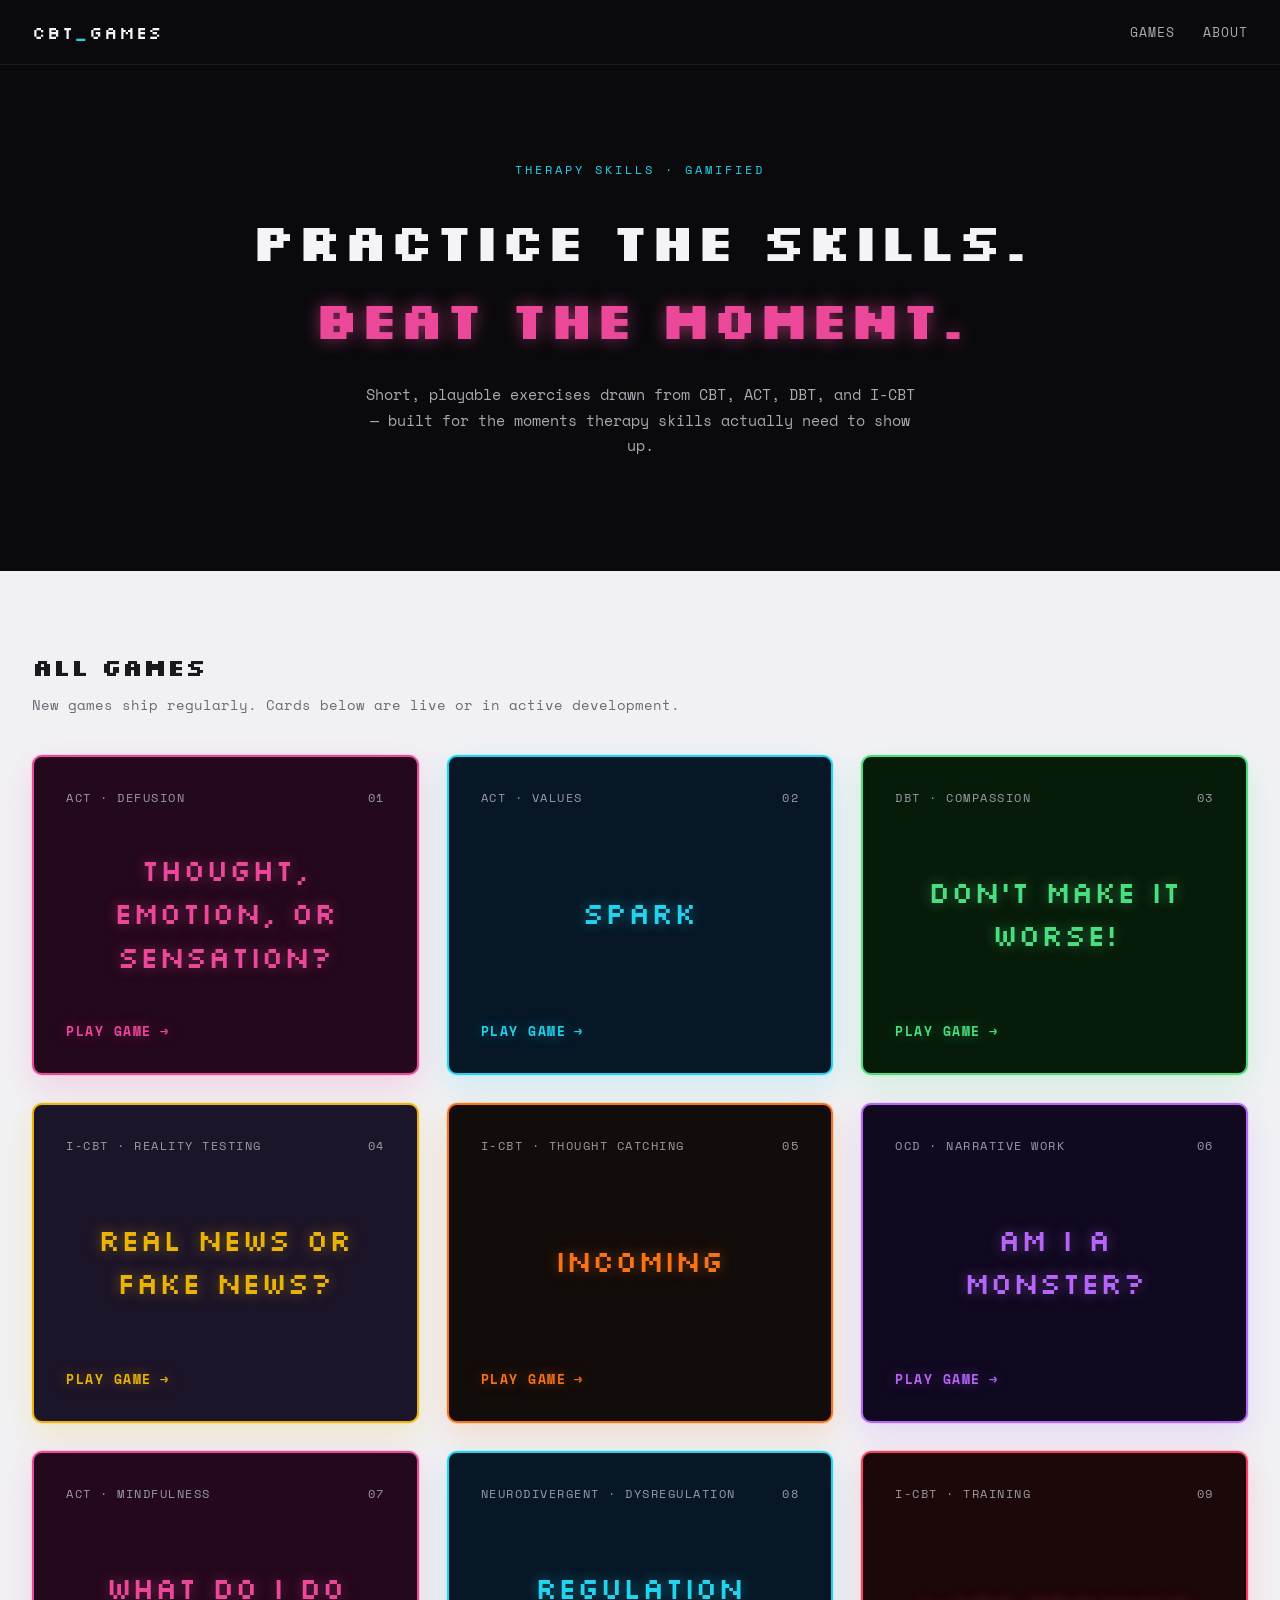
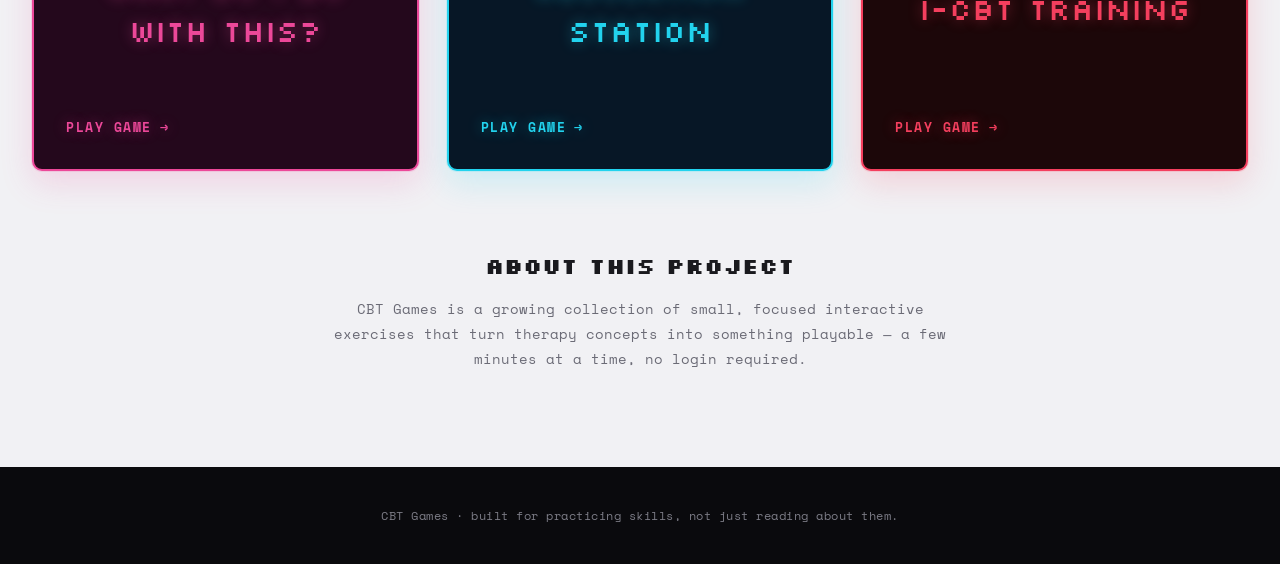
==== index.html @ 2247ae3b "Add main page with retro-neon hero cards for all games Builds a static landing page matching the pix" ====
<!doctype html>
<html lang="en">
<head>
  <meta charset="UTF-8" />
  <meta name="viewport" content="width=device-width, initial-scale=1.0" />
  <title>CBT Games — Interactive Therapy Skills Practice</title>
  <meta name="description" content="Bite-sized interactive games for practicing CBT, ACT, DBT, and other therapy skills." />
  <link rel="preconnect" href="https://fonts.googleapis.com" />
  <link rel="preconnect" href="https://fonts.gstatic.com" crossorigin />
  <link href="https://fonts.googleapis.com/css2?family=Silkscreen:wght@400;700&family=Space+Mono:wght@400;700&display=swap" rel="stylesheet" />
  <link rel="stylesheet" href="styles.css" />
</head>
<body>
  <header class="site-header">
    <div class="site-header__inner">
      <a class="brand" href="#top">CBT<span class="brand-accent">_</span>GAMES</a>
      <nav class="site-nav">
        <a href="#games">Games</a>
        <a href="#about">About</a>
      </nav>
    </div>
  </header>

  <main id="top">
    <section class="hero">
      <p class="hero__eyebrow">therapy skills · gamified</p>
      <h1 class="hero__title">
        Practice the skills.<br />
        <span class="hero__title-glow">Beat the moment.</span>
      </h1>
      <p class="hero__subtitle">
        Short, playable exercises drawn from CBT, ACT, DBT, and I-CBT — built for
        the moments therapy skills actually need to show up.
      </p>
    </section>

    <section id="games" class="games">
      <div class="games__intro">
        <h2>All games</h2>
        <p>New games ship regularly. Cards below are live or in active development.</p>
      </div>

      <div class="card-grid">

        <a class="game-card game-card--pink" href="#">
          <div class="card-top">
            <span class="card-label">ACT &middot; DEFUSION</span>
            <span class="card-number">01</span>
          </div>
          <div class="card-title">Thought, Emotion, or Sensation?</div>
          <div class="card-cta">PLAY GAME <span aria-hidden="true">&rarr;</span></div>
        </a>

        <a class="game-card game-card--cyan" href="#">
          <div class="card-top">
            <span class="card-label">ACT &middot; VALUES</span>
            <span class="card-number">02</span>
          </div>
          <div class="card-title">Spark</div>
          <div class="card-cta">PLAY GAME <span aria-hidden="true">&rarr;</span></div>
        </a>

        <a class="game-card game-card--green" href="#">
          <div class="card-top">
            <span class="card-label">DBT &middot; COMPASSION</span>
            <span class="card-number">03</span>
          </div>
          <div class="card-title">Don't Make It Worse!</div>
          <div class="card-cta">PLAY GAME <span aria-hidden="true">&rarr;</span></div>
        </a>

        <a class="game-card game-card--yellow" href="#">
          <div class="card-top">
            <span class="card-label">I-CBT &middot; REALITY TESTING</span>
            <span class="card-number">04</span>
          </div>
          <div class="card-title">Real News or Fake News?</div>
          <div class="card-cta">PLAY GAME <span aria-hidden="true">&rarr;</span></div>
        </a>

        <a class="game-card game-card--orange" href="#">
          <div class="card-top">
            <span class="card-label">I-CBT &middot; THOUGHT CATCHING</span>
            <span class="card-number">05</span>
          </div>
          <div class="card-title">Incoming</div>
          <div class="card-cta">PLAY GAME <span aria-hidden="true">&rarr;</span></div>
        </a>

        <a class="game-card game-card--purple" href="#">
          <div class="card-top">
            <span class="card-label">OCD &middot; NARRATIVE WORK</span>
            <span class="card-number">06</span>
          </div>
          <div class="card-title">Am I a Monster?</div>
          <div class="card-cta">PLAY GAME <span aria-hidden="true">&rarr;</span></div>
        </a>

        <a class="game-card game-card--pink" href="#">
          <div class="card-top">
            <span class="card-label">ACT &middot; MINDFULNESS</span>
            <span class="card-number">07</span>
          </div>
          <div class="card-title">What Do I Do With This?</div>
          <div class="card-cta">PLAY GAME <span aria-hidden="true">&rarr;</span></div>
        </a>

        <a class="game-card game-card--cyan" href="#">
          <div class="card-top">
            <span class="card-label">NEURODIVERGENT &middot; DYSREGULATION</span>
            <span class="card-number">08</span>
          </div>
          <div class="card-title">Regulation Station</div>
          <div class="card-cta">PLAY GAME <span aria-hidden="true">&rarr;</span></div>
        </a>

        <a class="game-card game-card--red" href="#">
          <div class="card-top">
            <span class="card-label">I-CBT &middot; TRAINING</span>
            <span class="card-number">09</span>
          </div>
          <div class="card-title">I-CBT Training</div>
          <div class="card-cta">PLAY GAME <span aria-hidden="true">&rarr;</span></div>
        </a>

      </div>
    </section>

    <section id="about" class="about">
      <h2>About this project</h2>
      <p>
        CBT Games is a growing collection of small, focused interactive exercises
        that turn therapy concepts into something playable — a few minutes at a
        time, no login required.
      </p>
    </section>
  </main>

  <footer class="site-footer">
    <p>CBT Games &middot; built for practicing skills, not just reading about them.</p>
  </footer>
</body>
</html>
---- styles.css ----
:root {
  --bg-page: #f1f1f4;
  --bg-dark: #0a0a0d;
  --ink: #1a1a1e;
  --ink-muted: #6b6b76;
  --border-soft: #dcdce2;

  --pink: #ec4899;
  --pink-bg: #24081c;
  --cyan: #22d3ee;
  --cyan-bg: #071726;
  --green: #4ade80;
  --green-bg: #071b09;
  --yellow: #eab308;
  --yellow-bg: #1c1428;
  --orange: #f97316;
  --orange-bg: #120c0a;
  --purple: #b565f7;
  --purple-bg: #10091f;
  --red: #f43f5e;
  --red-bg: #1c0709;

  --font-display: "Silkscreen", "Courier New", monospace;
  --font-mono: "Space Mono", "Courier New", monospace;
}

* {
  box-sizing: border-box;
}

html {
  scroll-behavior: smooth;
}

body {
  margin: 0;
  background: var(--bg-page);
  color: var(--ink);
  font-family: var(--font-mono);
  -webkit-font-smoothing: antialiased;
}

a {
  color: inherit;
  text-decoration: none;
}

/* Header */

.site-header {
  position: sticky;
  top: 0;
  z-index: 10;
  background: var(--bg-dark);
  border-bottom: 1px solid #1c1c22;
}

.site-header__inner {
  max-width: 1280px;
  margin: 0 auto;
  padding: 20px 32px;
  display: flex;
  align-items: center;
  justify-content: space-between;
}

.brand {
  font-family: var(--font-display);
  font-size: 18px;
  color: #f4f4f6;
  letter-spacing: 1px;
}

.brand-accent {
  color: var(--cyan);
}

.site-nav {
  display: flex;
  gap: 28px;
  font-size: 13px;
  letter-spacing: 1px;
  text-transform: uppercase;
}

.site-nav a {
  color: #a9a9b3;
  transition: color 0.15s ease;
}

.site-nav a:hover {
  color: #f4f4f6;
}

/* Hero */

.hero {
  background: var(--bg-dark);
  color: #f4f4f6;
  text-align: center;
  padding: 96px 24px 112px;
}

.hero__eyebrow {
  font-size: 12px;
  letter-spacing: 3px;
  text-transform: uppercase;
  color: var(--cyan);
  margin: 0 0 24px;
}

.hero__title {
  font-family: var(--font-display);
  font-size: clamp(28px, 5vw, 52px);
  line-height: 1.5;
  margin: 0 0 24px;
}

.hero__title-glow {
  color: var(--pink);
  text-shadow: 0 0 18px rgba(236, 72, 153, 0.55);
}

.hero__subtitle {
  max-width: 560px;
  margin: 0 auto;
  color: #a9a9b3;
  font-size: 15px;
  line-height: 1.7;
}

/* Games section */

.games {
  max-width: 1280px;
  margin: 0 auto;
  padding: 80px 32px;
}

.games__intro {
  margin-bottom: 40px;
}

.games__intro h2 {
  font-family: var(--font-display);
  font-size: 24px;
  margin: 0 0 12px;
}

.games__intro p {
  color: var(--ink-muted);
  font-size: 14px;
  margin: 0;
}

.card-grid {
  display: grid;
  grid-template-columns: repeat(auto-fit, minmax(360px, 1fr));
  gap: 28px;
}

.game-card {
  display: flex;
  flex-direction: column;
  justify-content: space-between;
  min-height: 320px;
  padding: 32px;
  border-radius: 10px;
  border: 2px solid transparent;
  background: var(--bg-dark);
  box-shadow: 0 10px 30px rgba(20, 20, 30, 0.12);
  transition: transform 0.18s ease, box-shadow 0.18s ease;
}

.game-card:hover {
  transform: translateY(-4px);
}

.card-top {
  display: flex;
  align-items: center;
  justify-content: space-between;
  font-size: 12px;
  letter-spacing: 1.5px;
  text-transform: uppercase;
  color: #9a9aa4;
}

.card-title {
  font-family: var(--font-display);
  font-size: clamp(22px, 2.6vw, 30px);
  line-height: 1.45;
  text-align: center;
  padding: 24px 8px;
}

.card-cta {
  font-weight: 700;
  font-size: 13px;
  letter-spacing: 1.5px;
  display: inline-flex;
  align-items: center;
  gap: 8px;
  width: fit-content;
}

.card-cta span {
  transition: transform 0.15s ease;
}

.game-card:hover .card-cta span {
  transform: translateX(4px);
}

/* Color variants */

.game-card--pink {
  background: var(--pink-bg);
  border-color: var(--pink);
  box-shadow: 0 0 0 1px rgba(236, 72, 153, 0.15), 0 12px 32px rgba(236, 72, 153, 0.18);
}
.game-card--pink .card-title,
.game-card--pink .card-cta {
  color: var(--pink);
  text-shadow: 0 0 14px rgba(236, 72, 153, 0.45);
}

.game-card--cyan {
  background: var(--cyan-bg);
  border-color: var(--cyan);
  box-shadow: 0 0 0 1px rgba(34, 211, 238, 0.15), 0 12px 32px rgba(34, 211, 238, 0.18);
}
.game-card--cyan .card-title,
.game-card--cyan .card-cta {
  color: var(--cyan);
  text-shadow: 0 0 14px rgba(34, 211, 238, 0.45);
}

.game-card--green {
  background: var(--green-bg);
  border-color: var(--green);
  box-shadow: 0 0 0 1px rgba(74, 222, 128, 0.15), 0 12px 32px rgba(74, 222, 128, 0.18);
}
.game-card--green .card-title,
.game-card--green .card-cta {
  color: var(--green);
  text-shadow: 0 0 14px rgba(74, 222, 128, 0.45);
}

.game-card--yellow {
  background: var(--yellow-bg);
  border-color: var(--yellow);
  box-shadow: 0 0 0 1px rgba(234, 179, 8, 0.15), 0 12px 32px rgba(234, 179, 8, 0.18);
}
.game-card--yellow .card-title,
.game-card--yellow .card-cta {
  color: var(--yellow);
  text-shadow: 0 0 14px rgba(234, 179, 8, 0.45);
}

.game-card--orange {
  background: var(--orange-bg);
  border-color: var(--orange);
  box-shadow: 0 0 0 1px rgba(249, 115, 22, 0.15), 0 12px 32px rgba(249, 115, 22, 0.18);
}
.game-card--orange .card-title,
.game-card--orange .card-cta {
  color: var(--orange);
  text-shadow: 0 0 14px rgba(249, 115, 22, 0.45);
}

.game-card--purple {
  background: var(--purple-bg);
  border-color: var(--purple);
  box-shadow: 0 0 0 1px rgba(181, 101, 247, 0.15), 0 12px 32px rgba(181, 101, 247, 0.18);
}
.game-card--purple .card-title,
.game-card--purple .card-cta {
  color: var(--purple);
  text-shadow: 0 0 14px rgba(181, 101, 247, 0.45);
}

.game-card--red {
  background: var(--red-bg);
  border-color: var(--red);
  box-shadow: 0 0 0 1px rgba(244, 63, 94, 0.15), 0 12px 32px rgba(244, 63, 94, 0.18);
}
.game-card--red .card-title,
.game-card--red .card-cta {
  color: var(--red);
  text-shadow: 0 0 14px rgba(244, 63, 94, 0.45);
}

/* About */

.about {
  max-width: 720px;
  margin: 0 auto;
  padding: 0 32px 96px;
  text-align: center;
}

.about h2 {
  font-family: var(--font-display);
  font-size: 22px;
  margin: 0 0 16px;
}

.about p {
  color: var(--ink-muted);
  font-size: 14px;
  line-height: 1.8;
  margin: 0;
}

/* Footer */

.site-footer {
  background: var(--bg-dark);
  color: #7c7c86;
  text-align: center;
  padding: 28px 24px;
  font-size: 12px;
  letter-spacing: 0.5px;
}

@media (max-width: 640px) {
  .site-header__inner {
    padding: 16px 20px;
  }
  .site-nav {
    gap: 16px;
  }
  .hero {
    padding: 72px 20px 88px;
  }
  .games {
    padding: 56px 20px;
  }
  .game-card {
    padding: 24px;
    min-height: 260px;
  }
}
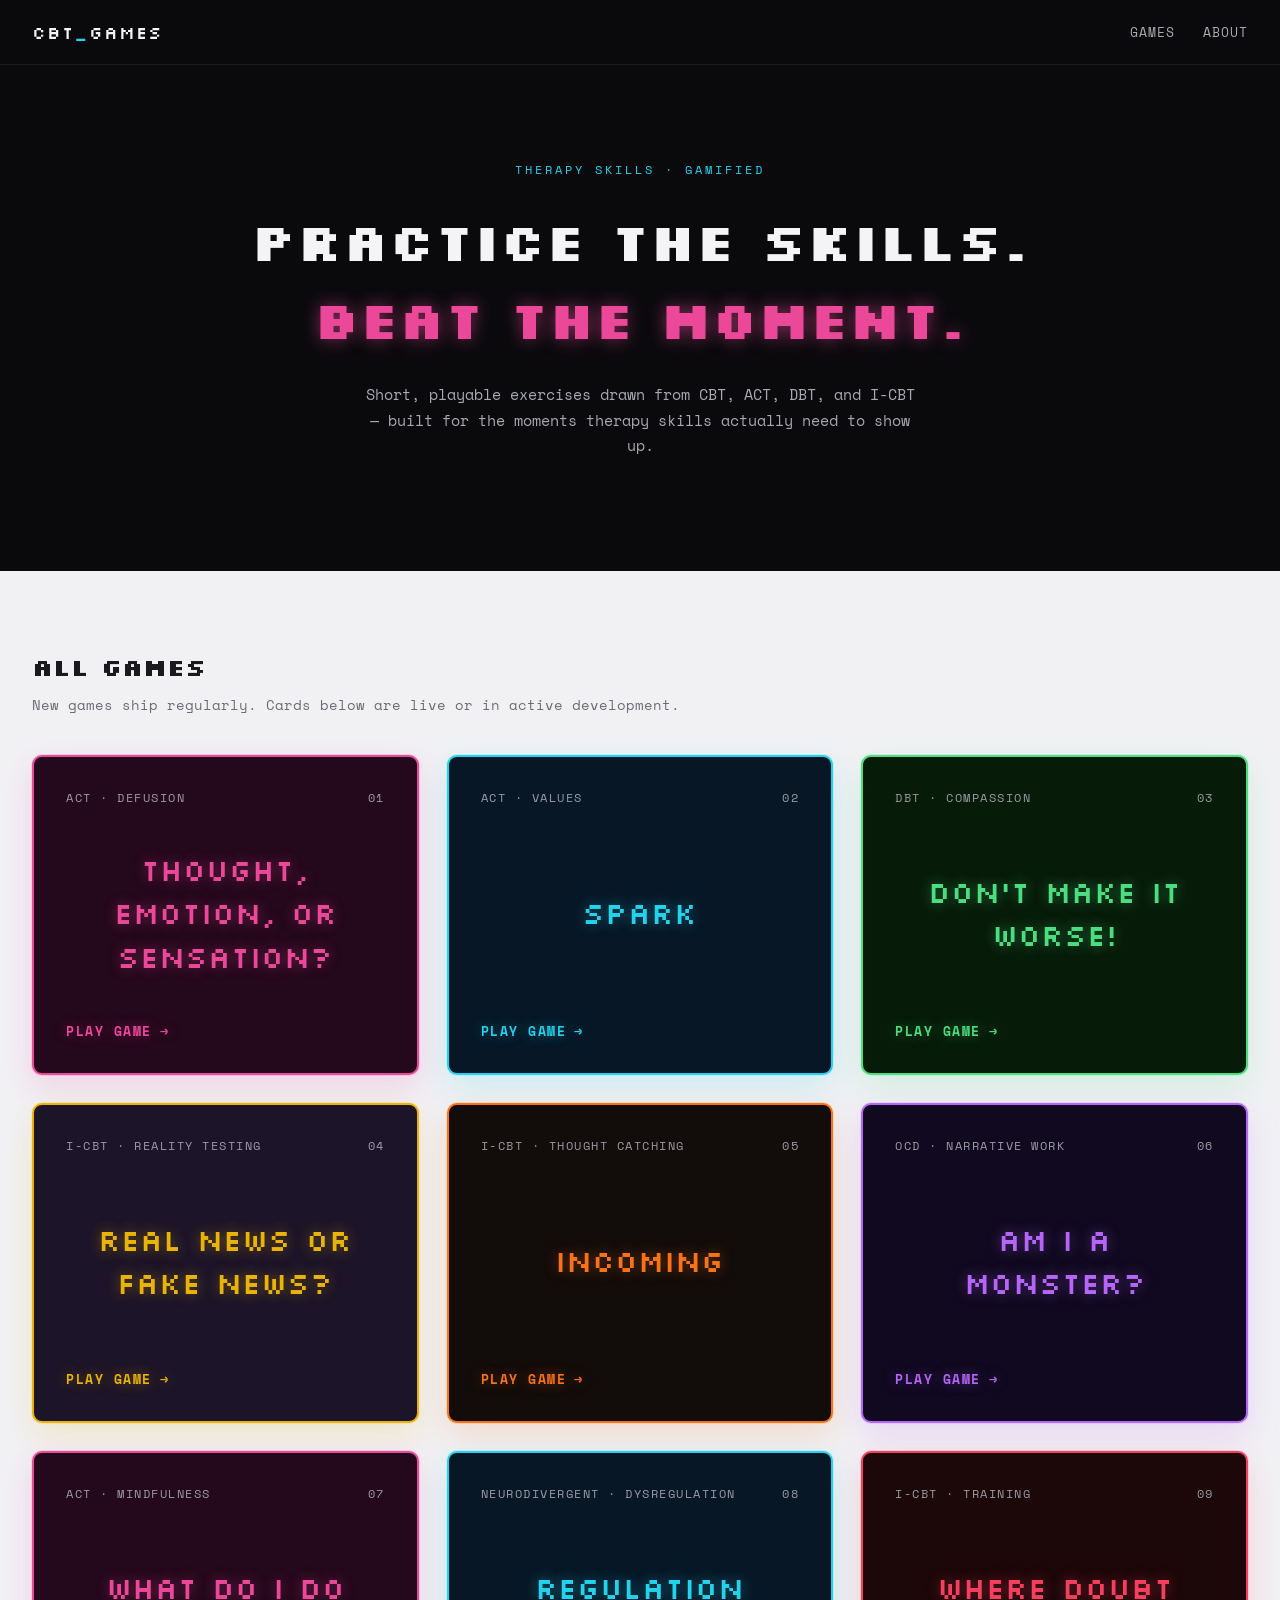
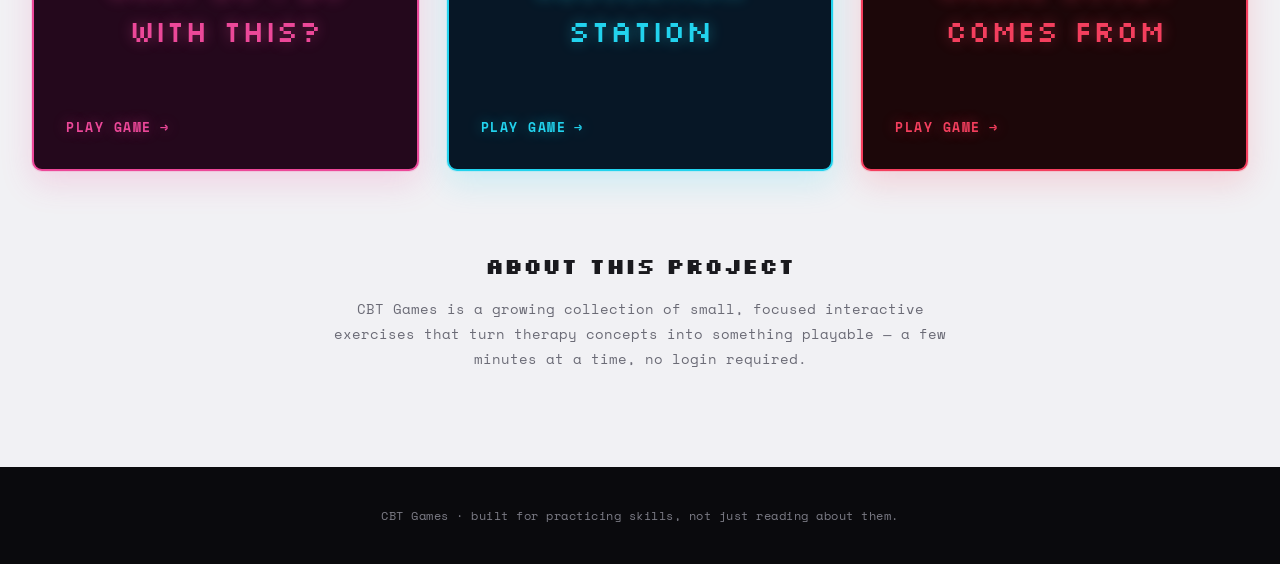
==== commit ceb88e99: "Implement I-CBT Training game: Where Doubt Comes From Adds the interactive inference-based CBT modul" ====
--- a/index.html
+++ b/index.html
@@ -114,12 +114,12 @@
           <div class="card-cta">PLAY GAME <span aria-hidden="true">&rarr;</span></div>
         </a>
 
-        <a class="game-card game-card--red" href="#">
+        <a class="game-card game-card--red" href="games/where-doubt-comes-from/Where%20Doubt%20Comes%20From.dc.html">
           <div class="card-top">
             <span class="card-label">I-CBT &middot; TRAINING</span>
             <span class="card-number">09</span>
           </div>
-          <div class="card-title">I-CBT Training</div>
+          <div class="card-title">Where Doubt Comes From</div>
           <div class="card-cta">PLAY GAME <span aria-hidden="true">&rarr;</span></div>
         </a>
 
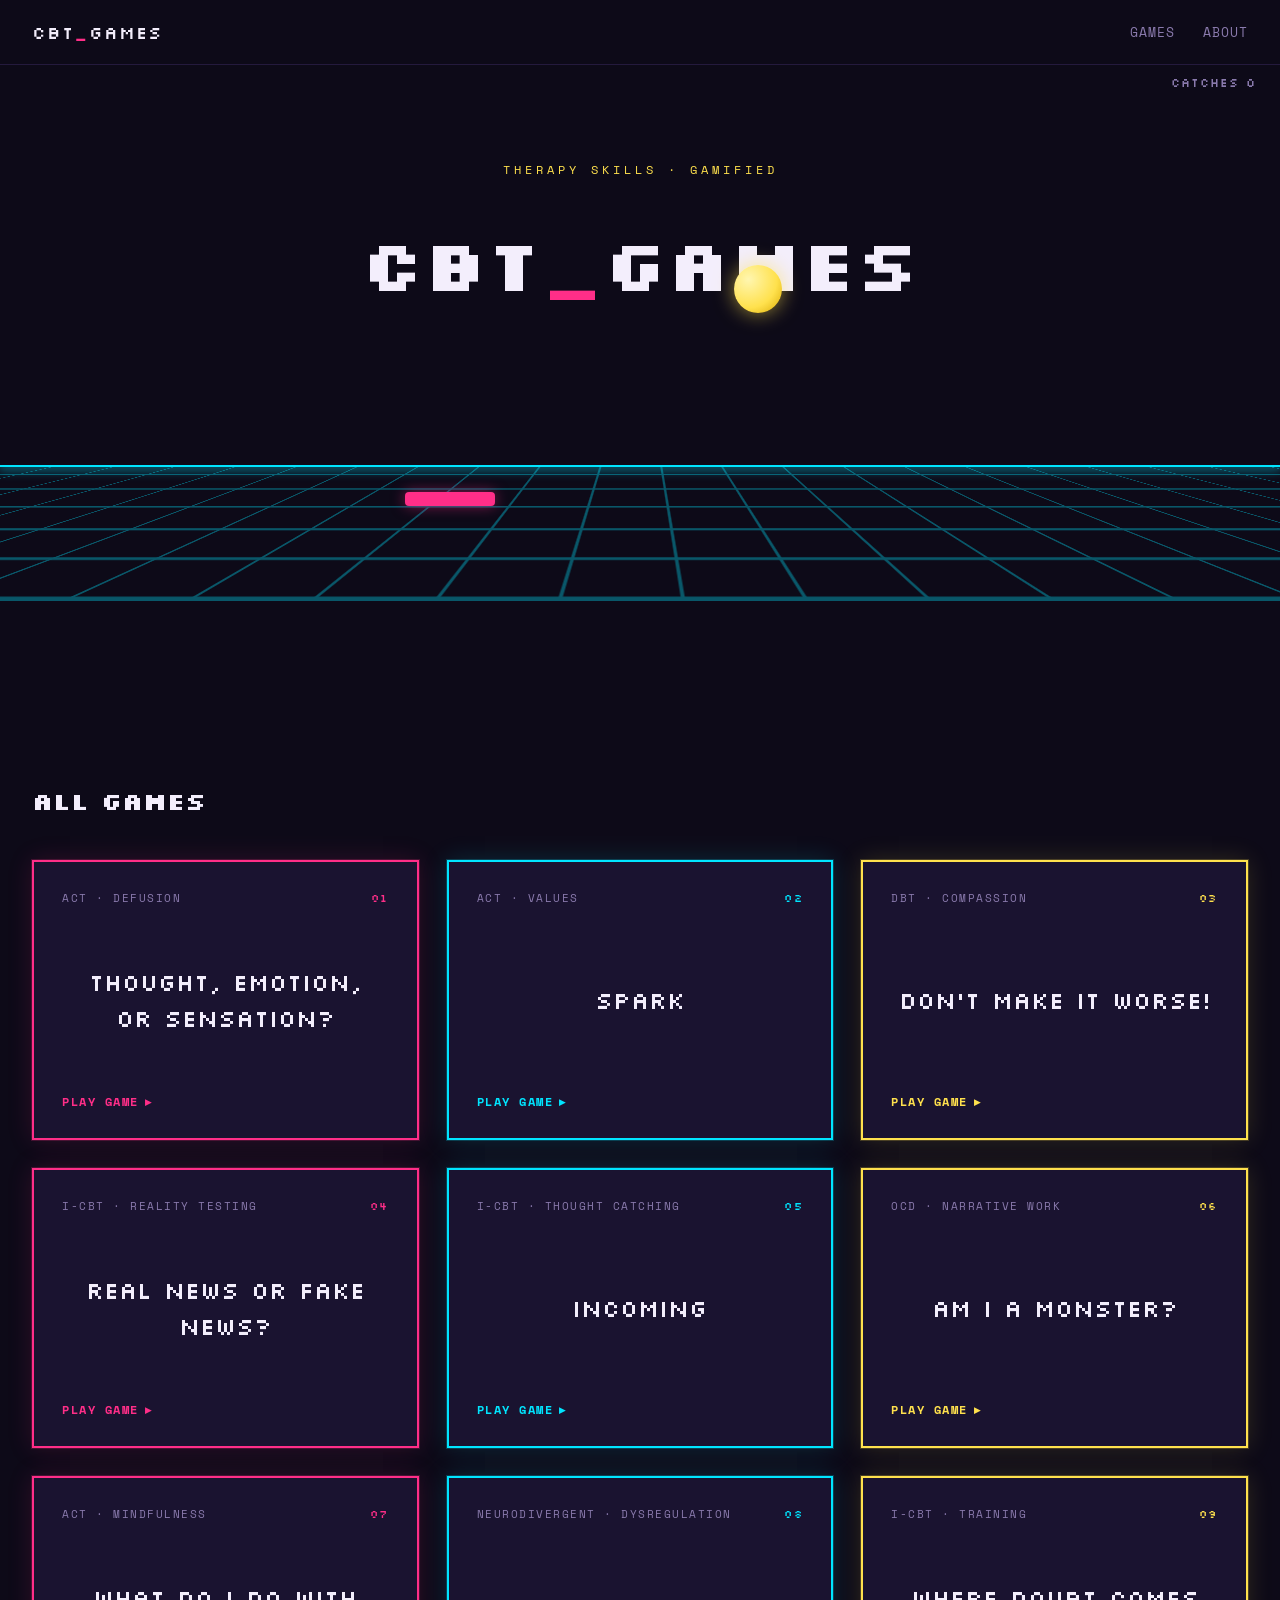
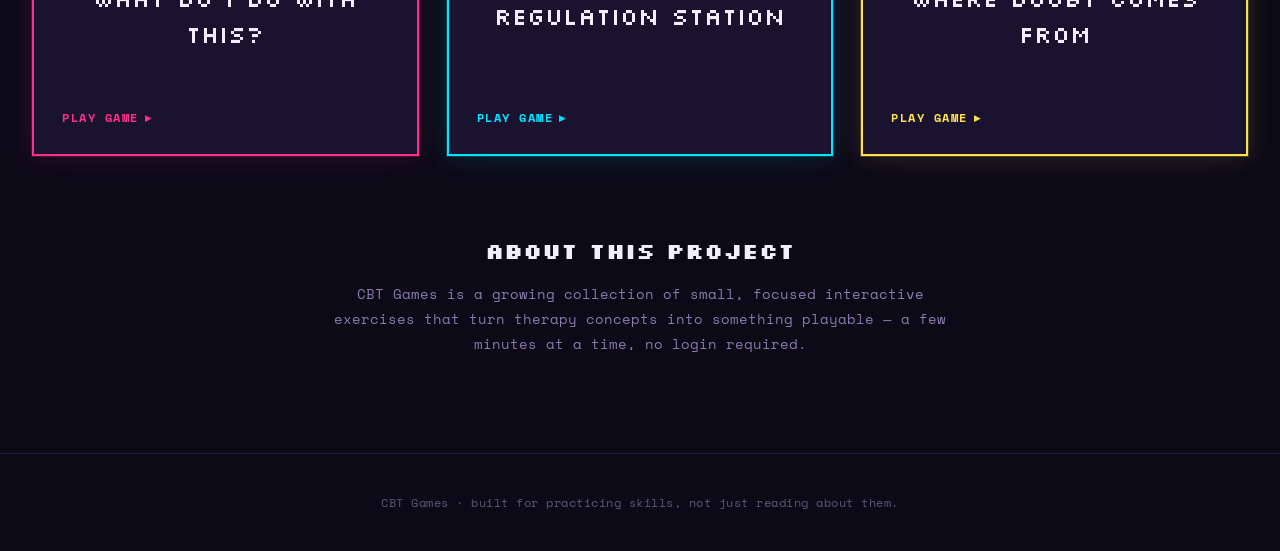
==== commit 9edcc571: "Redesign main page from updated Claude Design export Switches the landing page to a unified dark the" ====
--- a/index.html
+++ b/index.html
@@ -22,22 +22,25 @@
   </header>
 
   <main id="top">
-    <section class="hero">
-      <p class="hero__eyebrow">therapy skills · gamified</p>
-      <h1 class="hero__title">
-        Practice the skills.<br />
-        <span class="hero__title-glow">Beat the moment.</span>
-      </h1>
-      <p class="hero__subtitle">
-        Short, playable exercises drawn from CBT, ACT, DBT, and I-CBT — built for
-        the moments therapy skills actually need to show up.
-      </p>
+    <section class="hero" id="hero-zone">
+      <div class="hero__content">
+        <p class="hero__eyebrow">Therapy skills &middot; gamified</p>
+        <h1 class="hero__title">CBT<span class="hero__title-accent">_</span>Games</h1>
+      </div>
+
+      <div class="hero__floor">
+        <div class="hero__grid"></div>
+        <div class="hero__horizon"></div>
+      </div>
+
+      <div class="hero__catches" id="hero-catches">CATCHES 0</div>
+      <div class="hero__ball" id="hero-ball"></div>
+      <div class="hero__paddle" id="hero-paddle"></div>
     </section>
 
     <section id="games" class="games">
       <div class="games__intro">
         <h2>All games</h2>
-        <p>New games ship regularly. Cards below are live or in active development.</p>
       </div>
 
       <div class="card-grid">
@@ -48,7 +51,7 @@
             <span class="card-number">01</span>
           </div>
           <div class="card-title">Thought, Emotion, or Sensation?</div>
-          <div class="card-cta">PLAY GAME <span aria-hidden="true">&rarr;</span></div>
+          <div class="card-cta">PLAY GAME <span aria-hidden="true">&#9656;</span></div>
         </a>
 
         <a class="game-card game-card--cyan" href="#">
@@ -57,43 +60,43 @@
             <span class="card-number">02</span>
           </div>
           <div class="card-title">Spark</div>
-          <div class="card-cta">PLAY GAME <span aria-hidden="true">&rarr;</span></div>
+          <div class="card-cta">PLAY GAME <span aria-hidden="true">&#9656;</span></div>
         </a>
 
-        <a class="game-card game-card--green" href="#">
+        <a class="game-card game-card--yellow" href="#">
           <div class="card-top">
             <span class="card-label">DBT &middot; COMPASSION</span>
             <span class="card-number">03</span>
           </div>
           <div class="card-title">Don't Make It Worse!</div>
-          <div class="card-cta">PLAY GAME <span aria-hidden="true">&rarr;</span></div>
+          <div class="card-cta">PLAY GAME <span aria-hidden="true">&#9656;</span></div>
         </a>
 
-        <a class="game-card game-card--yellow" href="#">
+        <a class="game-card game-card--pink" href="#">
           <div class="card-top">
             <span class="card-label">I-CBT &middot; REALITY TESTING</span>
             <span class="card-number">04</span>
           </div>
           <div class="card-title">Real News or Fake News?</div>
-          <div class="card-cta">PLAY GAME <span aria-hidden="true">&rarr;</span></div>
+          <div class="card-cta">PLAY GAME <span aria-hidden="true">&#9656;</span></div>
         </a>
 
-        <a class="game-card game-card--orange" href="#">
+        <a class="game-card game-card--cyan" href="#">
           <div class="card-top">
             <span class="card-label">I-CBT &middot; THOUGHT CATCHING</span>
             <span class="card-number">05</span>
           </div>
           <div class="card-title">Incoming</div>
-          <div class="card-cta">PLAY GAME <span aria-hidden="true">&rarr;</span></div>
+          <div class="card-cta">PLAY GAME <span aria-hidden="true">&#9656;</span></div>
         </a>
 
-        <a class="game-card game-card--purple" href="#">
+        <a class="game-card game-card--yellow" href="#">
           <div class="card-top">
             <span class="card-label">OCD &middot; NARRATIVE WORK</span>
             <span class="card-number">06</span>
           </div>
           <div class="card-title">Am I a Monster?</div>
-          <div class="card-cta">PLAY GAME <span aria-hidden="true">&rarr;</span></div>
+          <div class="card-cta">PLAY GAME <span aria-hidden="true">&#9656;</span></div>
         </a>
 
         <a class="game-card game-card--pink" href="#">
@@ -102,7 +105,7 @@
             <span class="card-number">07</span>
           </div>
           <div class="card-title">What Do I Do With This?</div>
-          <div class="card-cta">PLAY GAME <span aria-hidden="true">&rarr;</span></div>
+          <div class="card-cta">PLAY GAME <span aria-hidden="true">&#9656;</span></div>
         </a>
 
         <a class="game-card game-card--cyan" href="#">
@@ -111,16 +114,16 @@
             <span class="card-number">08</span>
           </div>
           <div class="card-title">Regulation Station</div>
-          <div class="card-cta">PLAY GAME <span aria-hidden="true">&rarr;</span></div>
+          <div class="card-cta">PLAY GAME <span aria-hidden="true">&#9656;</span></div>
         </a>
 
-        <a class="game-card game-card--red" href="games/where-doubt-comes-from/Where%20Doubt%20Comes%20From.dc.html">
+        <a class="game-card game-card--yellow" href="games/where-doubt-comes-from/Where%20Doubt%20Comes%20From.dc.html">
           <div class="card-top">
             <span class="card-label">I-CBT &middot; TRAINING</span>
             <span class="card-number">09</span>
           </div>
           <div class="card-title">Where Doubt Comes From</div>
-          <div class="card-cta">PLAY GAME <span aria-hidden="true">&rarr;</span></div>
+          <div class="card-cta">PLAY GAME <span aria-hidden="true">&#9656;</span></div>
         </a>
 
       </div>
@@ -139,5 +142,7 @@
   <footer class="site-footer">
     <p>CBT Games &middot; built for practicing skills, not just reading about them.</p>
   </footer>
+
+  <script src="script.js"></script>
 </body>
 </html>
--- a/styles.css
+++ b/styles.css
@@ -1,24 +1,17 @@
 :root {
-  --bg-page: #f1f1f4;
-  --bg-dark: #0a0a0d;
-  --ink: #1a1a1e;
-  --ink-muted: #6b6b76;
-  --border-soft: #dcdce2;
-
-  --pink: #ec4899;
-  --pink-bg: #24081c;
-  --cyan: #22d3ee;
-  --cyan-bg: #071726;
-  --green: #4ade80;
-  --green-bg: #071b09;
-  --yellow: #eab308;
-  --yellow-bg: #1c1428;
-  --orange: #f97316;
-  --orange-bg: #120c0a;
-  --purple: #b565f7;
-  --purple-bg: #10091f;
-  --red: #f43f5e;
-  --red-bg: #1c0709;
+  --bg: #0d0a18;
+  --card-bg: #1a1330;
+  --ink: #f3eefc;
+  --ink-muted: #8a7aad;
+  --ink-faint: #5f5478;
+  --border-soft: #241a3d;
+
+  --pink: #ff2e88;
+  --pink-rgb: 255, 46, 136;
+  --cyan: #00e5ff;
+  --cyan-rgb: 0, 229, 255;
+  --yellow: #ffe14d;
+  --yellow-rgb: 255, 225, 77;
 
   --font-display: "Silkscreen", "Courier New", monospace;
   --font-mono: "Space Mono", "Courier New", monospace;
@@ -34,7 +27,7 @@
 
 body {
   margin: 0;
-  background: var(--bg-page);
+  background: var(--bg);
   color: var(--ink);
   font-family: var(--font-mono);
   -webkit-font-smoothing: antialiased;
@@ -51,8 +44,8 @@
   position: sticky;
   top: 0;
   z-index: 10;
-  background: var(--bg-dark);
-  border-bottom: 1px solid #1c1c22;
+  background: var(--bg);
+  border-bottom: 1px solid var(--border-soft);
 }
 
 .site-header__inner {
@@ -67,12 +60,12 @@
 .brand {
   font-family: var(--font-display);
   font-size: 18px;
-  color: #f4f4f6;
+  color: var(--ink);
   letter-spacing: 1px;
 }
 
 .brand-accent {
-  color: var(--cyan);
+  color: var(--pink);
 }
 
 .site-nav {
@@ -84,49 +77,116 @@
 }
 
 .site-nav a {
-  color: #a9a9b3;
+  color: var(--ink-muted);
   transition: color 0.15s ease;
 }
 
 .site-nav a:hover {
-  color: #f4f4f6;
+  color: var(--ink);
 }
 
 /* Hero */
 
 .hero {
-  background: var(--bg-dark);
-  color: #f4f4f6;
+  position: relative;
+  overflow: hidden;
+  min-height: 640px;
+  background: var(--bg);
   text-align: center;
-  padding: 96px 24px 112px;
+  padding: 96px 24px 0;
+  cursor: crosshair;
+}
+
+.hero__content {
+  position: relative;
+  z-index: 1;
 }
 
 .hero__eyebrow {
   font-size: 12px;
-  letter-spacing: 3px;
+  letter-spacing: 4px;
   text-transform: uppercase;
-  color: var(--cyan);
-  margin: 0 0 24px;
+  color: var(--yellow);
+  margin: 0 0 28px;
 }
 
 .hero__title {
   font-family: var(--font-display);
-  font-size: clamp(28px, 5vw, 52px);
-  line-height: 1.5;
-  margin: 0 0 24px;
-}
-
-.hero__title-glow {
+  font-size: clamp(39px, 6.9vw, 72px);
+  line-height: 1.6;
+  margin: 0;
+}
+
+.hero__title-accent {
   color: var(--pink);
-  text-shadow: 0 0 18px rgba(236, 72, 153, 0.55);
-}
-
-.hero__subtitle {
-  max-width: 560px;
-  margin: 0 auto;
-  color: #a9a9b3;
-  font-size: 15px;
-  line-height: 1.7;
+}
+
+.hero__floor {
+  position: absolute;
+  top: 400px;
+  left: 0;
+  right: 0;
+  height: 140px;
+  overflow: hidden;
+  z-index: 0;
+}
+
+.hero__grid {
+  position: absolute;
+  inset: 0;
+  background-image:
+    repeating-linear-gradient(90deg, var(--cyan) 0 2px, transparent 2px 60px),
+    repeating-linear-gradient(0deg, var(--cyan) 0 2px, transparent 2px 24px);
+  opacity: 0.35;
+  transform: perspective(240px) rotateX(62deg);
+  transform-origin: top;
+}
+
+.hero__horizon {
+  position: absolute;
+  top: 0;
+  left: 0;
+  right: 0;
+  height: 2px;
+  background: var(--cyan);
+  box-shadow: 0 0 12px 2px rgba(var(--cyan-rgb), 0.7);
+}
+
+.hero__catches {
+  position: absolute;
+  top: 10px;
+  right: 24px;
+  z-index: 2;
+  font-family: var(--font-display);
+  font-size: 12px;
+  color: var(--ink-muted);
+  letter-spacing: 1px;
+}
+
+.hero__ball {
+  position: absolute;
+  width: 48px;
+  height: 48px;
+  border-radius: 50%;
+  background: radial-gradient(circle at 30% 30%, #fff6b0, var(--yellow) 60%, #d9a800);
+  box-shadow: 0 0 20px rgba(var(--yellow-rgb), 0.6);
+  z-index: 2;
+  top: 176px;
+  left: 426px;
+  will-change: top, left, transform;
+}
+
+.hero__paddle {
+  position: absolute;
+  width: 90px;
+  height: 14px;
+  border-radius: 4px;
+  background: var(--pink);
+  box-shadow: 0 0 14px rgba(var(--pink-rgb), 0.5);
+  z-index: 2;
+  top: 427px;
+  left: 405px;
+  will-change: left;
 }
 
 /* Games section */
@@ -138,24 +198,19 @@
 }
 
 .games__intro {
-  margin-bottom: 40px;
+  margin-bottom: 44px;
 }
 
 .games__intro h2 {
   font-family: var(--font-display);
   font-size: 24px;
-  margin: 0 0 12px;
-}
-
-.games__intro p {
-  color: var(--ink-muted);
-  font-size: 14px;
   margin: 0;
+  color: var(--ink);
 }
 
 .card-grid {
   display: grid;
-  grid-template-columns: repeat(auto-fit, minmax(360px, 1fr));
+  grid-template-columns: repeat(auto-fit, minmax(320px, 1fr));
   gap: 28px;
 }
 
@@ -163,44 +218,47 @@
   display: flex;
   flex-direction: column;
   justify-content: space-between;
-  min-height: 320px;
-  padding: 32px;
-  border-radius: 10px;
+  min-height: 280px;
+  padding: 28px;
+  background: var(--card-bg);
   border: 2px solid transparent;
-  background: var(--bg-dark);
-  box-shadow: 0 10px 30px rgba(20, 20, 30, 0.12);
   transition: transform 0.18s ease, box-shadow 0.18s ease;
 }
 
 .game-card:hover {
-  transform: translateY(-4px);
+  transform: translateY(-3px);
 }
 
 .card-top {
   display: flex;
   align-items: center;
   justify-content: space-between;
-  font-size: 12px;
+  font-size: 11px;
   letter-spacing: 1.5px;
   text-transform: uppercase;
-  color: #9a9aa4;
+  color: var(--ink-muted);
+}
+
+.card-number {
+  font-family: var(--font-display);
 }
 
 .card-title {
   font-family: var(--font-display);
-  font-size: clamp(22px, 2.6vw, 30px);
-  line-height: 1.45;
+  font-size: clamp(19px, 2.2vw, 24px);
+  line-height: 1.5;
   text-align: center;
-  padding: 24px 8px;
+  padding: 20px 4px;
+  color: var(--ink);
 }
 
 .card-cta {
   font-weight: 700;
-  font-size: 13px;
+  font-size: 12px;
   letter-spacing: 1.5px;
   display: inline-flex;
   align-items: center;
-  gap: 8px;
+  gap: 6px;
   width: fit-content;
 }
 
@@ -212,83 +270,42 @@
   transform: translateX(4px);
 }
 
-/* Color variants */
+/* Accent variants (cycled pink / cyan / yellow) */
 
 .game-card--pink {
-  background: var(--pink-bg);
   border-color: var(--pink);
-  box-shadow: 0 0 0 1px rgba(236, 72, 153, 0.15), 0 12px 32px rgba(236, 72, 153, 0.18);
-}
-.game-card--pink .card-title,
+  box-shadow: 0 0 0 1px rgba(var(--pink-rgb), 0.2), 0 0 24px rgba(var(--pink-rgb), 0.15);
+}
+.game-card--pink:hover {
+  box-shadow: 0 0 0 1px rgba(var(--pink-rgb), 0.35), 0 0 34px rgba(var(--pink-rgb), 0.3);
+}
+.game-card--pink .card-number,
 .game-card--pink .card-cta {
   color: var(--pink);
-  text-shadow: 0 0 14px rgba(236, 72, 153, 0.45);
 }
 
 .game-card--cyan {
-  background: var(--cyan-bg);
   border-color: var(--cyan);
-  box-shadow: 0 0 0 1px rgba(34, 211, 238, 0.15), 0 12px 32px rgba(34, 211, 238, 0.18);
-}
-.game-card--cyan .card-title,
+  box-shadow: 0 0 0 1px rgba(var(--cyan-rgb), 0.2), 0 0 24px rgba(var(--cyan-rgb), 0.15);
+}
+.game-card--cyan:hover {
+  box-shadow: 0 0 0 1px rgba(var(--cyan-rgb), 0.35), 0 0 34px rgba(var(--cyan-rgb), 0.3);
+}
+.game-card--cyan .card-number,
 .game-card--cyan .card-cta {
   color: var(--cyan);
-  text-shadow: 0 0 14px rgba(34, 211, 238, 0.45);
-}
-
-.game-card--green {
-  background: var(--green-bg);
-  border-color: var(--green);
-  box-shadow: 0 0 0 1px rgba(74, 222, 128, 0.15), 0 12px 32px rgba(74, 222, 128, 0.18);
-}
-.game-card--green .card-title,
-.game-card--green .card-cta {
-  color: var(--green);
-  text-shadow: 0 0 14px rgba(74, 222, 128, 0.45);
 }
 
 .game-card--yellow {
-  background: var(--yellow-bg);
   border-color: var(--yellow);
-  box-shadow: 0 0 0 1px rgba(234, 179, 8, 0.15), 0 12px 32px rgba(234, 179, 8, 0.18);
-}
-.game-card--yellow .card-title,
+  box-shadow: 0 0 0 1px rgba(var(--yellow-rgb), 0.2), 0 0 24px rgba(var(--yellow-rgb), 0.15);
+}
+.game-card--yellow:hover {
+  box-shadow: 0 0 0 1px rgba(var(--yellow-rgb), 0.35), 0 0 34px rgba(var(--yellow-rgb), 0.3);
+}
+.game-card--yellow .card-number,
 .game-card--yellow .card-cta {
   color: var(--yellow);
-  text-shadow: 0 0 14px rgba(234, 179, 8, 0.45);
-}
-
-.game-card--orange {
-  background: var(--orange-bg);
-  border-color: var(--orange);
-  box-shadow: 0 0 0 1px rgba(249, 115, 22, 0.15), 0 12px 32px rgba(249, 115, 22, 0.18);
-}
-.game-card--orange .card-title,
-.game-card--orange .card-cta {
-  color: var(--orange);
-  text-shadow: 0 0 14px rgba(249, 115, 22, 0.45);
-}
-
-.game-card--purple {
-  background: var(--purple-bg);
-  border-color: var(--purple);
-  box-shadow: 0 0 0 1px rgba(181, 101, 247, 0.15), 0 12px 32px rgba(181, 101, 247, 0.18);
-}
-.game-card--purple .card-title,
-.game-card--purple .card-cta {
-  color: var(--purple);
-  text-shadow: 0 0 14px rgba(181, 101, 247, 0.45);
-}
-
-.game-card--red {
-  background: var(--red-bg);
-  border-color: var(--red);
-  box-shadow: 0 0 0 1px rgba(244, 63, 94, 0.15), 0 12px 32px rgba(244, 63, 94, 0.18);
-}
-.game-card--red .card-title,
-.game-card--red .card-cta {
-  color: var(--red);
-  text-shadow: 0 0 14px rgba(244, 63, 94, 0.45);
 }
 
 /* About */
@@ -304,6 +321,7 @@
   font-family: var(--font-display);
   font-size: 22px;
   margin: 0 0 16px;
+  color: var(--ink);
 }
 
 .about p {
@@ -316,12 +334,13 @@
 /* Footer */
 
 .site-footer {
-  background: var(--bg-dark);
-  color: #7c7c86;
+  background: var(--bg);
+  color: var(--ink-faint);
   text-align: center;
   padding: 28px 24px;
   font-size: 12px;
   letter-spacing: 0.5px;
+  border-top: 1px solid var(--border-soft);
 }
 
 @media (max-width: 640px) {
@@ -332,13 +351,13 @@
     gap: 16px;
   }
   .hero {
-    padding: 72px 20px 88px;
+    padding: 72px 20px 0;
   }
   .games {
     padding: 56px 20px;
   }
   .game-card {
     padding: 24px;
-    min-height: 260px;
-  }
-}
+    min-height: 240px;
+  }
+}
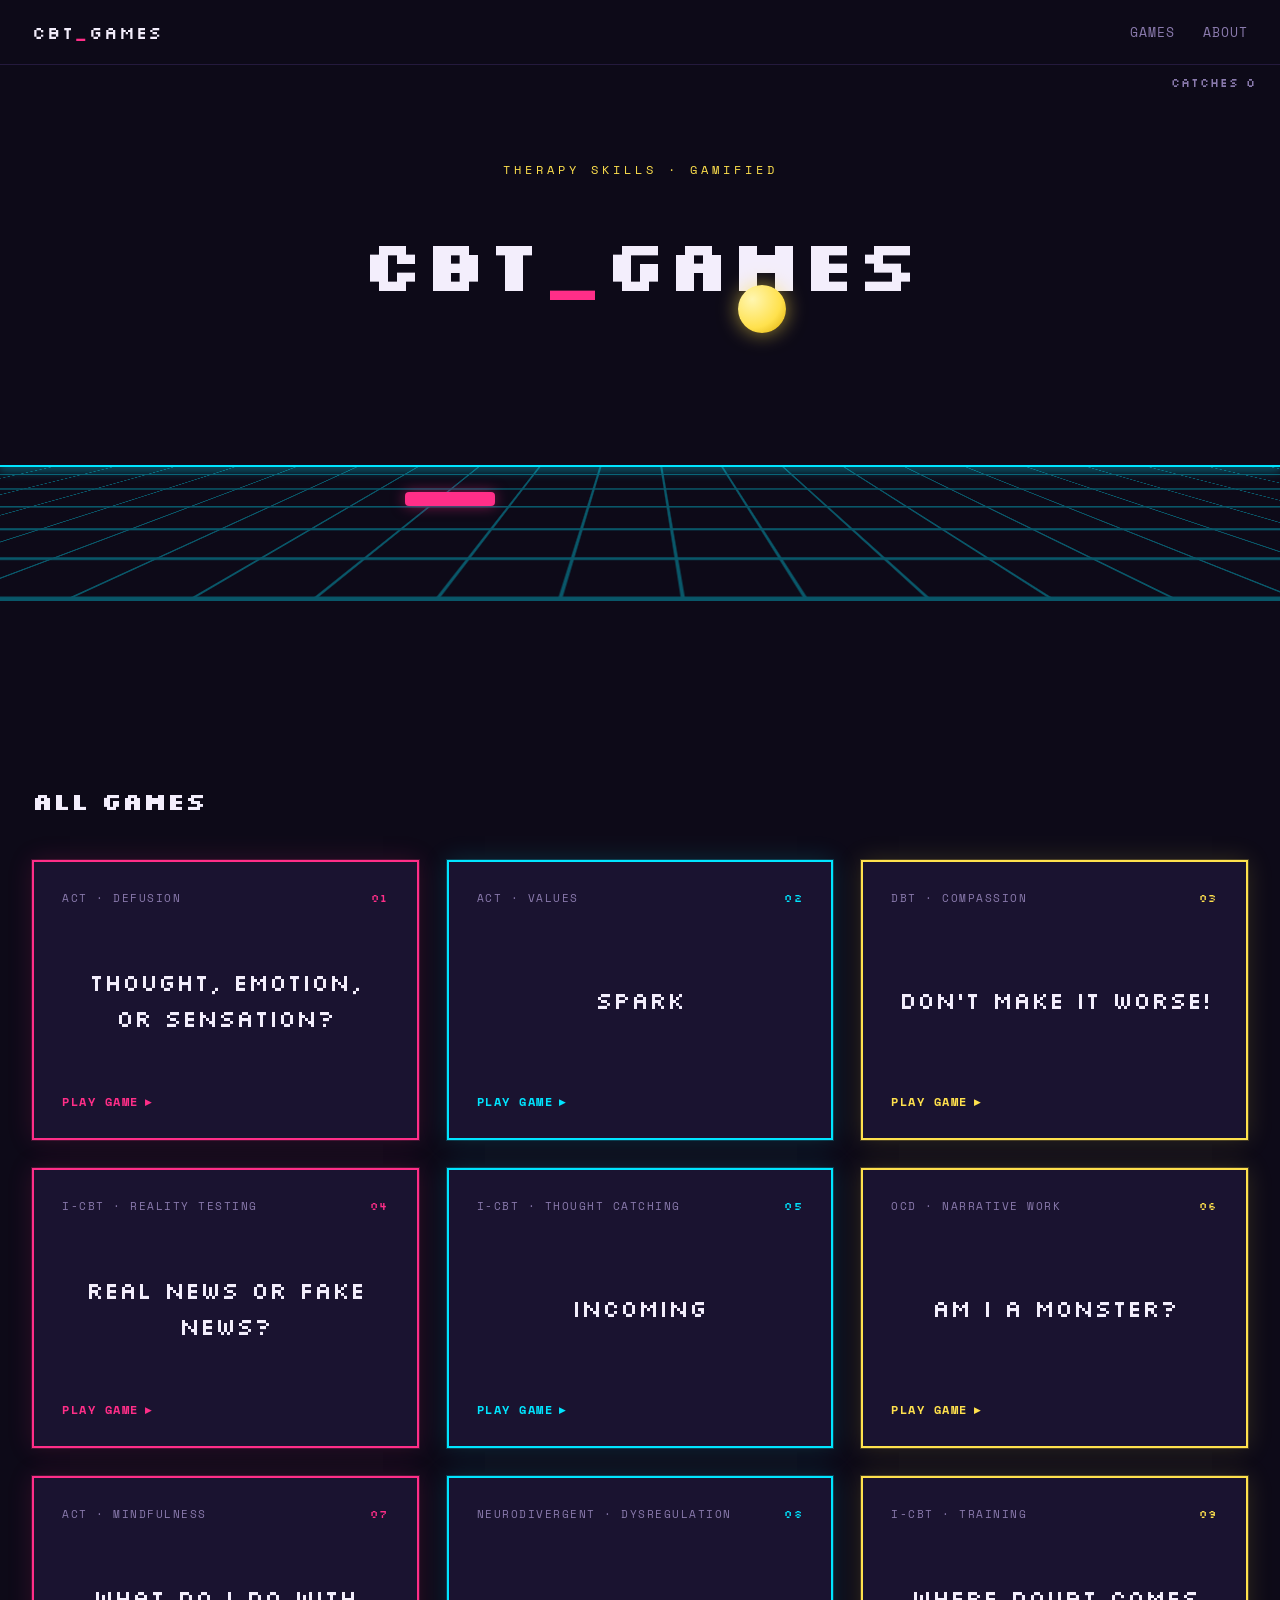
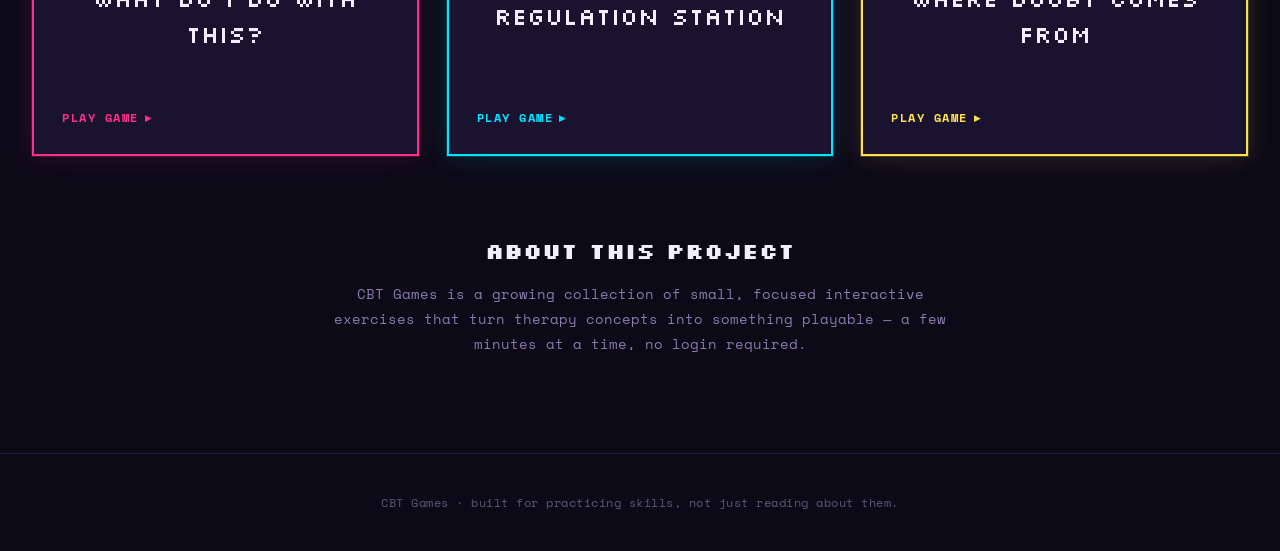
==== commit 1ad7cdf7: "Import the 8 brain games from the oliveclinical.com source repo Pulled the actual standalone game HT" ====
--- a/index.html
+++ b/index.html
@@ -45,7 +45,7 @@
 
       <div class="card-grid">
 
-        <a class="game-card game-card--pink" href="#">
+        <a class="game-card game-card--pink" href="games/thought-emotion-sensation.html">
           <div class="card-top">
             <span class="card-label">ACT &middot; DEFUSION</span>
             <span class="card-number">01</span>
@@ -54,7 +54,7 @@
           <div class="card-cta">PLAY GAME <span aria-hidden="true">&#9656;</span></div>
         </a>
 
-        <a class="game-card game-card--cyan" href="#">
+        <a class="game-card game-card--cyan" href="games/spark.html">
           <div class="card-top">
             <span class="card-label">ACT &middot; VALUES</span>
             <span class="card-number">02</span>
@@ -63,7 +63,7 @@
           <div class="card-cta">PLAY GAME <span aria-hidden="true">&#9656;</span></div>
         </a>
 
-        <a class="game-card game-card--yellow" href="#">
+        <a class="game-card game-card--yellow" href="games/dont-make-it-worse.html">
           <div class="card-top">
             <span class="card-label">DBT &middot; COMPASSION</span>
             <span class="card-number">03</span>
@@ -72,7 +72,7 @@
           <div class="card-cta">PLAY GAME <span aria-hidden="true">&#9656;</span></div>
         </a>
 
-        <a class="game-card game-card--pink" href="#">
+        <a class="game-card game-card--pink" href="games/fake-news.html">
           <div class="card-top">
             <span class="card-label">I-CBT &middot; REALITY TESTING</span>
             <span class="card-number">04</span>
@@ -81,7 +81,7 @@
           <div class="card-cta">PLAY GAME <span aria-hidden="true">&#9656;</span></div>
         </a>
 
-        <a class="game-card game-card--cyan" href="#">
+        <a class="game-card game-card--cyan" href="games/moment-one-incoming.html">
           <div class="card-top">
             <span class="card-label">I-CBT &middot; THOUGHT CATCHING</span>
             <span class="card-number">05</span>
@@ -90,7 +90,7 @@
           <div class="card-cta">PLAY GAME <span aria-hidden="true">&#9656;</span></div>
         </a>
 
-        <a class="game-card game-card--yellow" href="#">
+        <a class="game-card game-card--yellow" href="games/am-i-a-monster.html">
           <div class="card-top">
             <span class="card-label">OCD &middot; NARRATIVE WORK</span>
             <span class="card-number">06</span>
@@ -99,7 +99,7 @@
           <div class="card-cta">PLAY GAME <span aria-hidden="true">&#9656;</span></div>
         </a>
 
-        <a class="game-card game-card--pink" href="#">
+        <a class="game-card game-card--pink" href="games/mindfulness-game.html">
           <div class="card-top">
             <span class="card-label">ACT &middot; MINDFULNESS</span>
             <span class="card-number">07</span>
@@ -108,7 +108,7 @@
           <div class="card-cta">PLAY GAME <span aria-hidden="true">&#9656;</span></div>
         </a>
 
-        <a class="game-card game-card--cyan" href="#">
+        <a class="game-card game-card--cyan" href="games/regulation-station.html">
           <div class="card-top">
             <span class="card-label">NEURODIVERGENT &middot; DYSREGULATION</span>
             <span class="card-number">08</span>
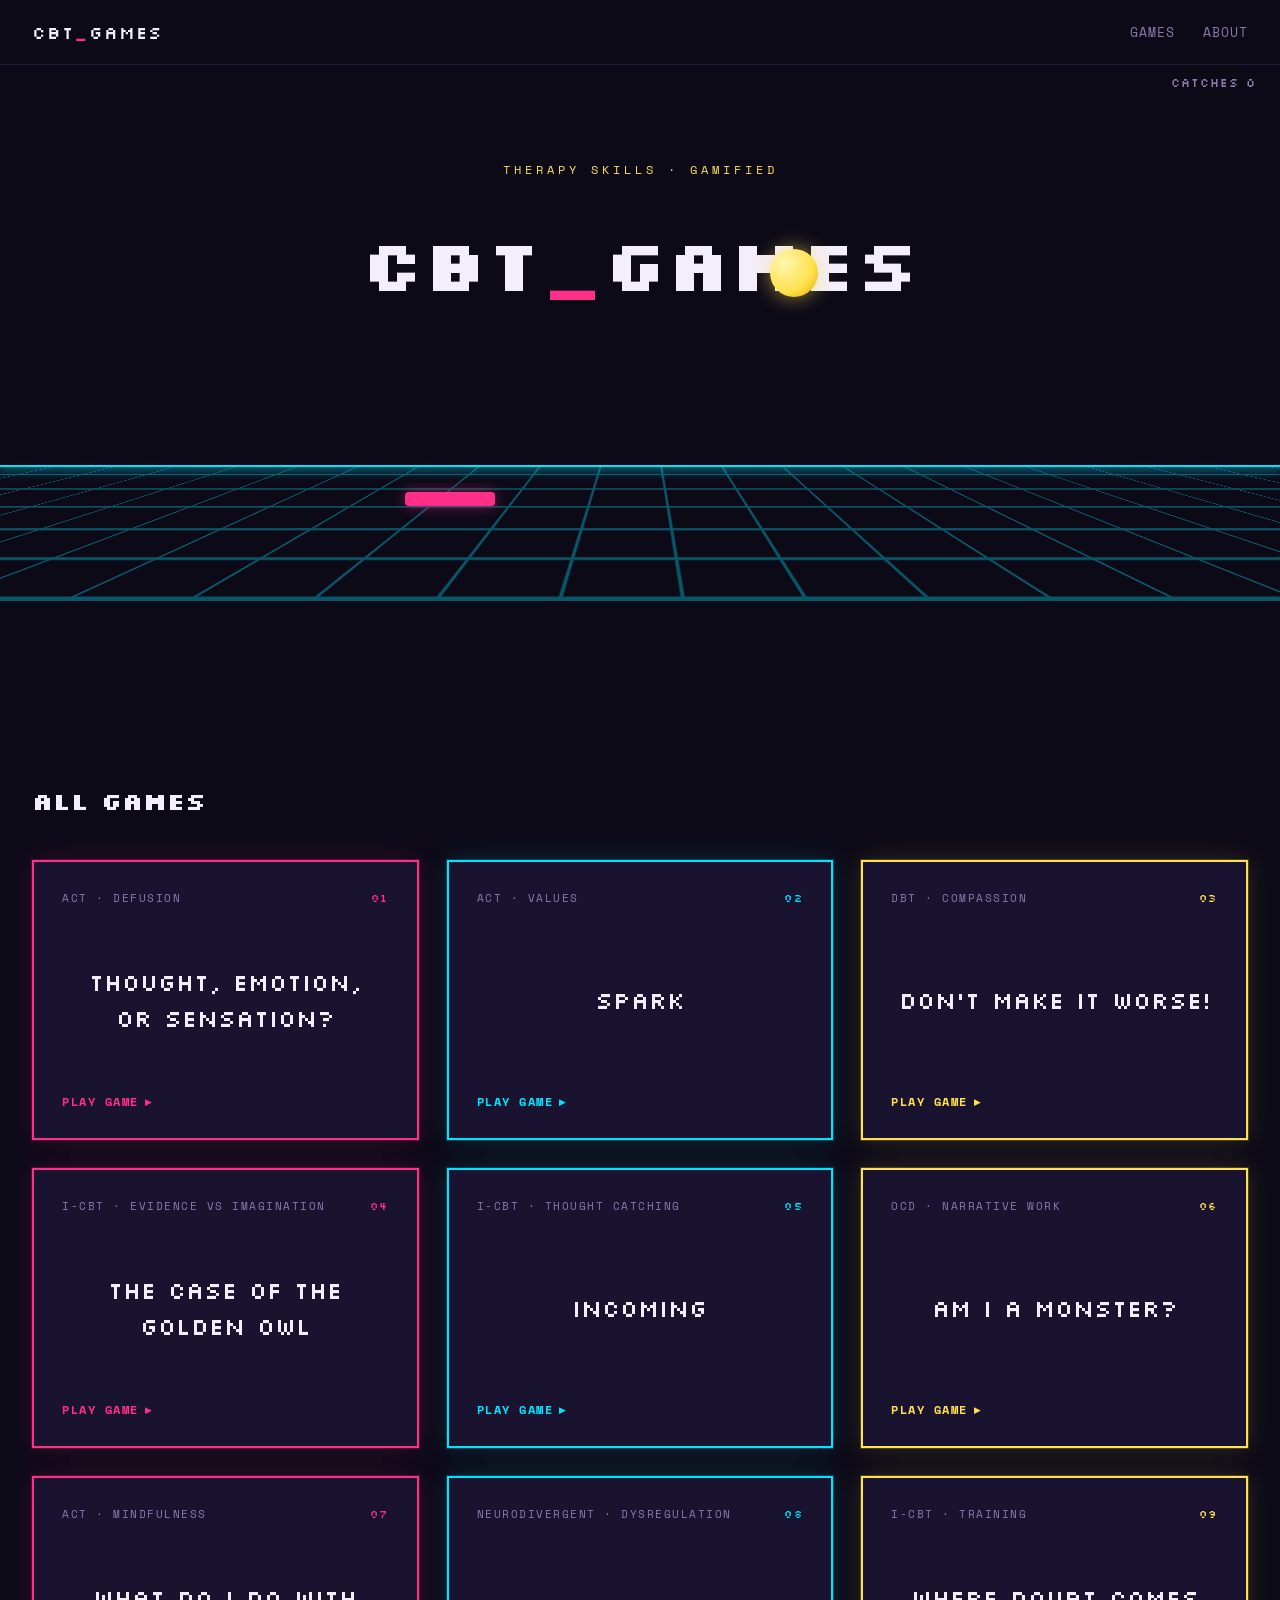
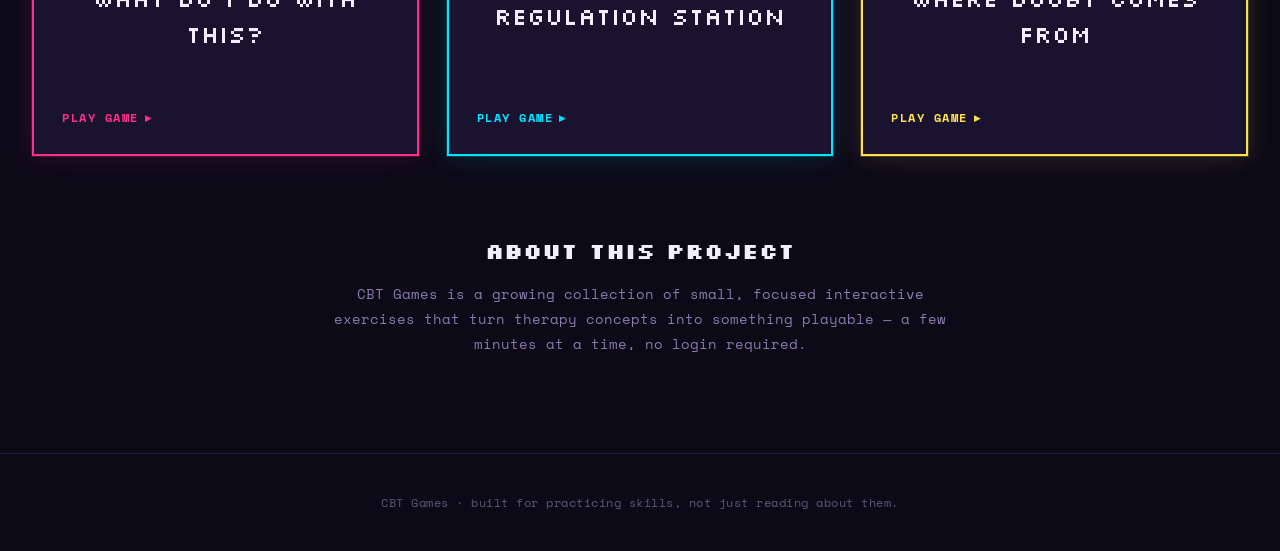
==== commit faaef733: "Replace Fake News with The Case of the Golden Owl Swaps the I-CBT reality-testing slot for the detec" ====
--- a/index.html
+++ b/index.html
@@ -72,12 +72,12 @@
           <div class="card-cta">PLAY GAME <span aria-hidden="true">&#9656;</span></div>
         </a>
 
-        <a class="game-card game-card--pink" href="games/fake-news.html">
+        <a class="game-card game-card--pink" href="games/the-case-of-the-golden-owl.html">
           <div class="card-top">
-            <span class="card-label">I-CBT &middot; REALITY TESTING</span>
+            <span class="card-label">I-CBT &middot; EVIDENCE VS IMAGINATION</span>
             <span class="card-number">04</span>
           </div>
-          <div class="card-title">Real News or Fake News?</div>
+          <div class="card-title">The Case of the Golden Owl</div>
           <div class="card-cta">PLAY GAME <span aria-hidden="true">&#9656;</span></div>
         </a>
 
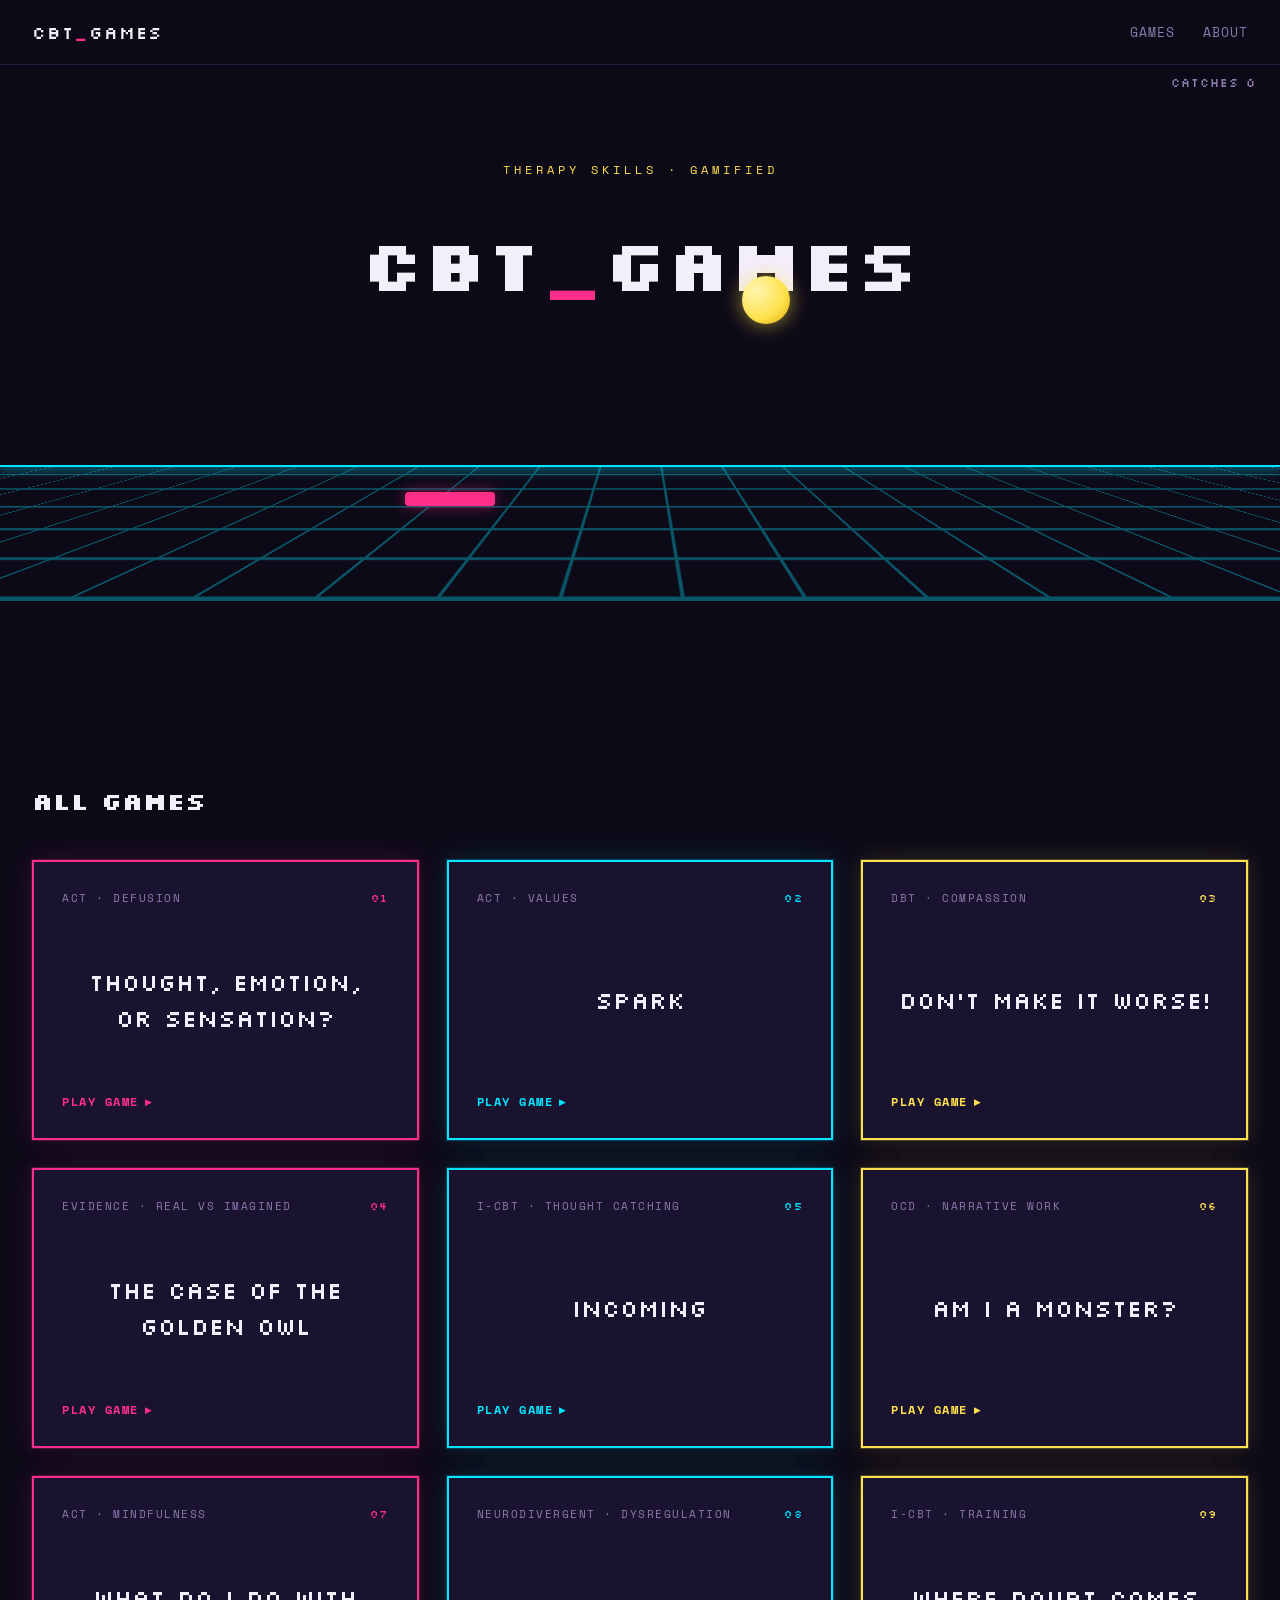
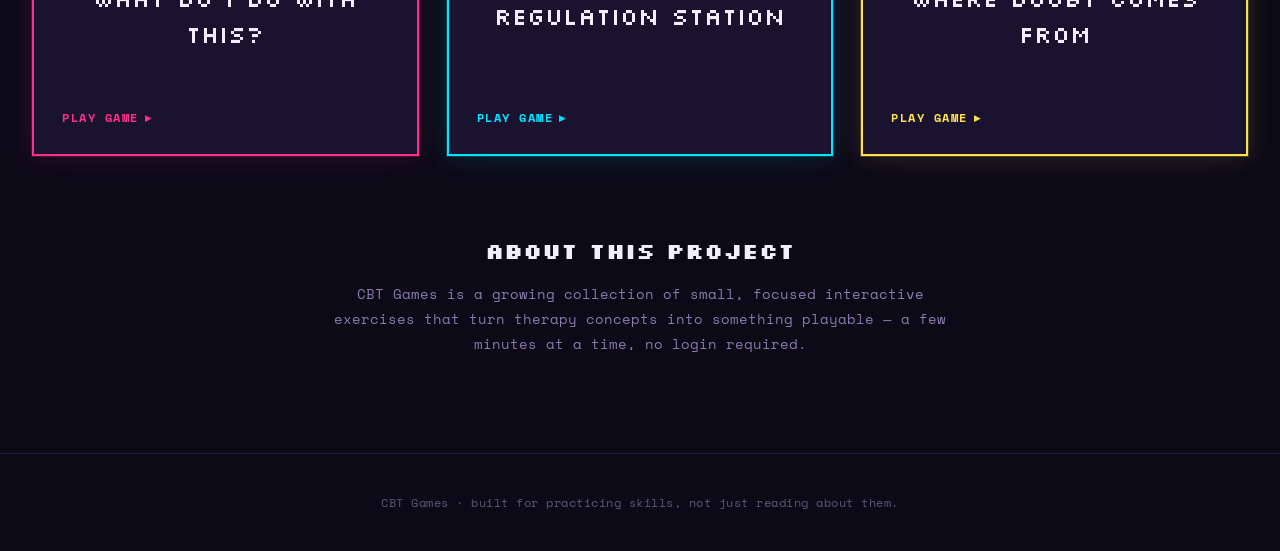
==== commit 395e2a39: "Add story artwork and reframe the game around evidence Illustrates the case and drops the clinical v" ====
--- a/index.html
+++ b/index.html
@@ -74,7 +74,7 @@
 
         <a class="game-card game-card--pink" href="games/the-case-of-the-golden-owl.html">
           <div class="card-top">
-            <span class="card-label">I-CBT &middot; EVIDENCE VS IMAGINATION</span>
+            <span class="card-label">EVIDENCE &middot; REAL VS IMAGINED</span>
             <span class="card-number">04</span>
           </div>
           <div class="card-title">The Case of the Golden Owl</div>
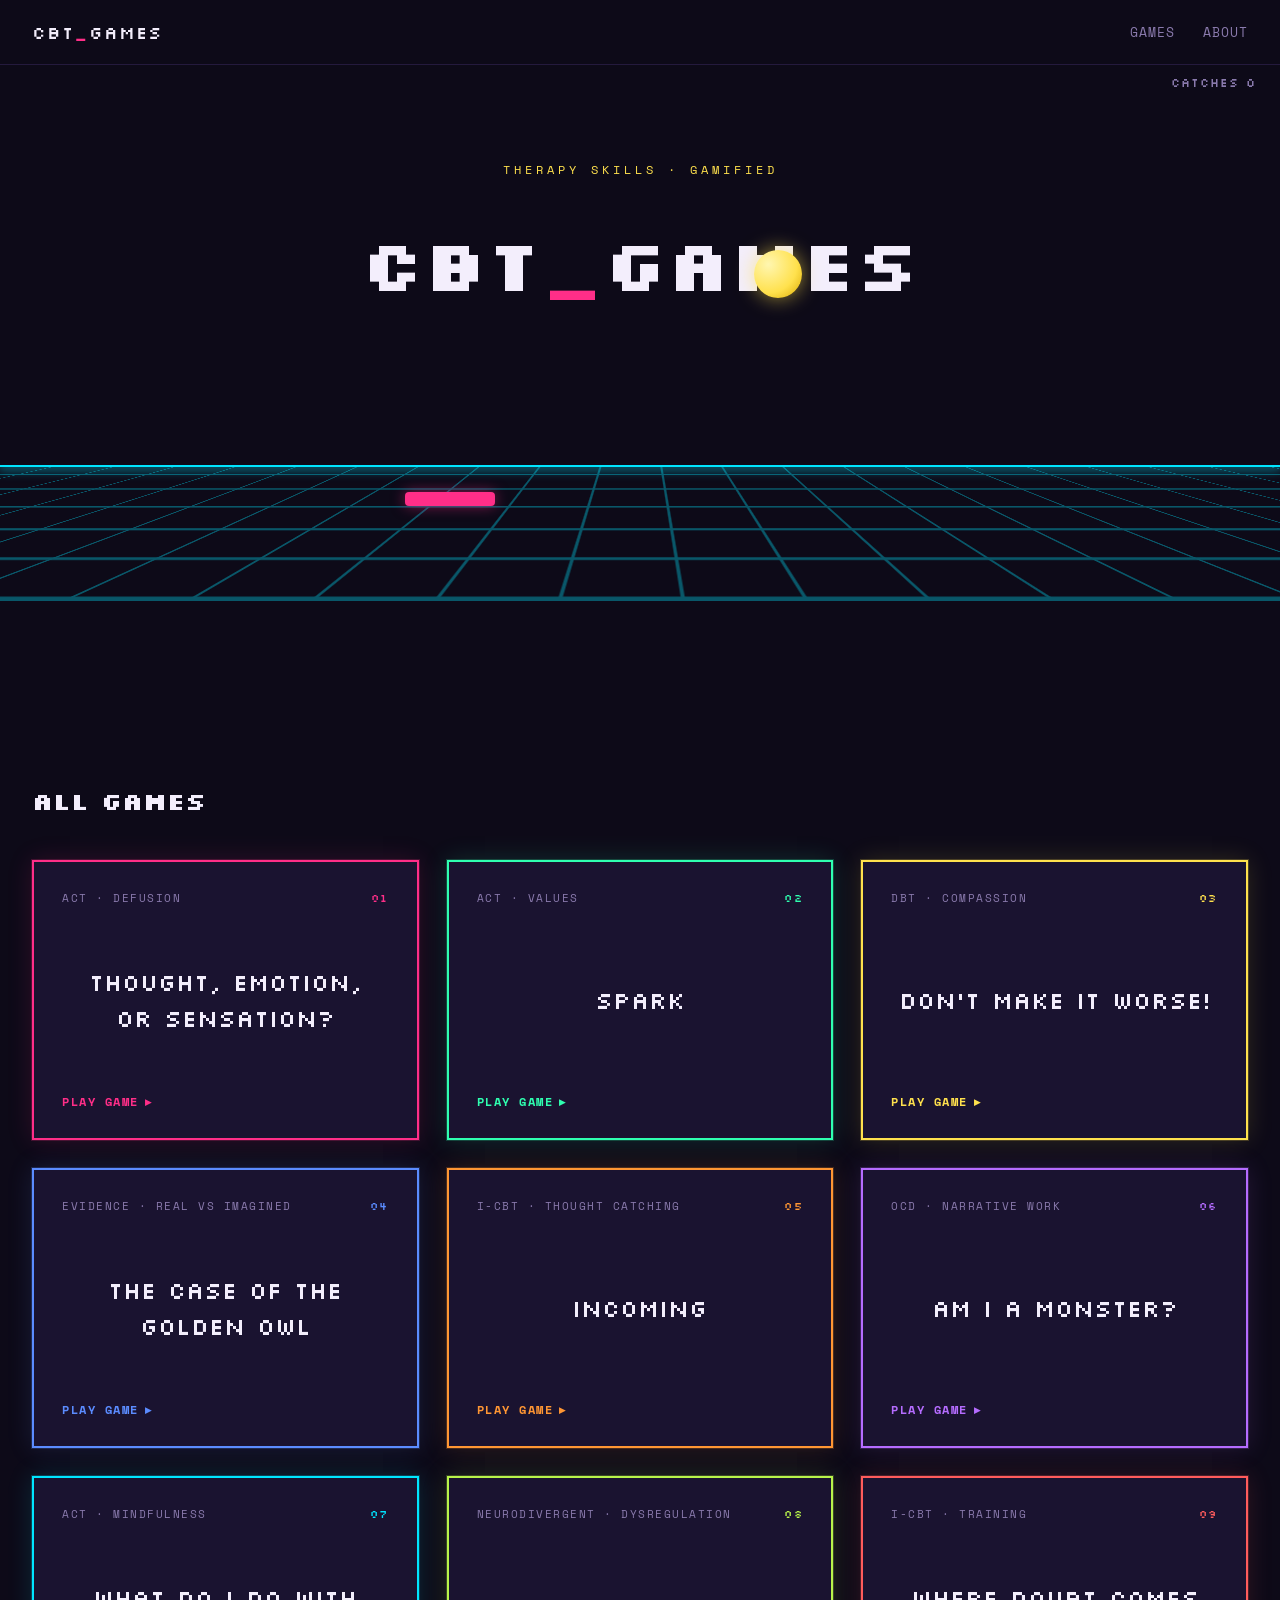
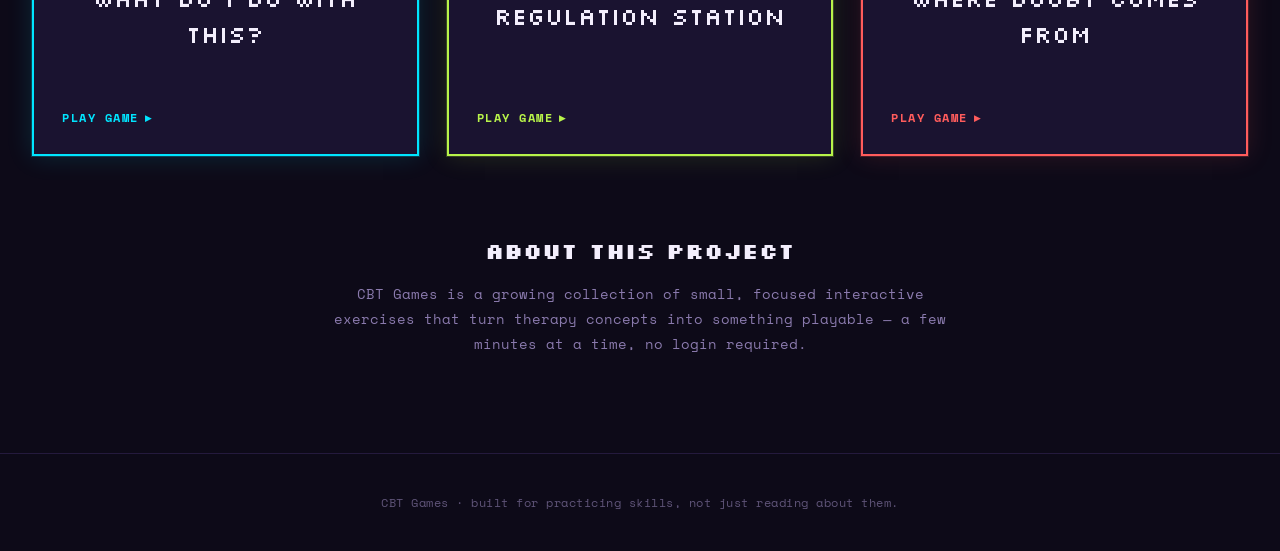
==== commit 7bd9700e: "Give every game card its own accent colour The nine cards cycled through pink, cyan and yellow three" ====
--- a/index.html
+++ b/index.html
@@ -54,7 +54,7 @@
           <div class="card-cta">PLAY GAME <span aria-hidden="true">&#9656;</span></div>
         </a>
 
-        <a class="game-card game-card--cyan" href="games/spark.html">
+        <a class="game-card game-card--mint" href="games/spark.html">
           <div class="card-top">
             <span class="card-label">ACT &middot; VALUES</span>
             <span class="card-number">02</span>
@@ -72,7 +72,7 @@
           <div class="card-cta">PLAY GAME <span aria-hidden="true">&#9656;</span></div>
         </a>
 
-        <a class="game-card game-card--pink" href="games/the-case-of-the-golden-owl.html">
+        <a class="game-card game-card--blue" href="games/the-case-of-the-golden-owl.html">
           <div class="card-top">
             <span class="card-label">EVIDENCE &middot; REAL VS IMAGINED</span>
             <span class="card-number">04</span>
@@ -81,7 +81,7 @@
           <div class="card-cta">PLAY GAME <span aria-hidden="true">&#9656;</span></div>
         </a>
 
-        <a class="game-card game-card--cyan" href="games/moment-one-incoming.html">
+        <a class="game-card game-card--orange" href="games/moment-one-incoming.html">
           <div class="card-top">
             <span class="card-label">I-CBT &middot; THOUGHT CATCHING</span>
             <span class="card-number">05</span>
@@ -90,7 +90,7 @@
           <div class="card-cta">PLAY GAME <span aria-hidden="true">&#9656;</span></div>
         </a>
 
-        <a class="game-card game-card--yellow" href="games/am-i-a-monster.html">
+        <a class="game-card game-card--violet" href="games/am-i-a-monster.html">
           <div class="card-top">
             <span class="card-label">OCD &middot; NARRATIVE WORK</span>
             <span class="card-number">06</span>
@@ -99,7 +99,7 @@
           <div class="card-cta">PLAY GAME <span aria-hidden="true">&#9656;</span></div>
         </a>
 
-        <a class="game-card game-card--pink" href="games/mindfulness-game.html">
+        <a class="game-card game-card--cyan" href="games/mindfulness-game.html">
           <div class="card-top">
             <span class="card-label">ACT &middot; MINDFULNESS</span>
             <span class="card-number">07</span>
@@ -108,7 +108,7 @@
           <div class="card-cta">PLAY GAME <span aria-hidden="true">&#9656;</span></div>
         </a>
 
-        <a class="game-card game-card--cyan" href="games/regulation-station.html">
+        <a class="game-card game-card--lime" href="games/regulation-station.html">
           <div class="card-top">
             <span class="card-label">NEURODIVERGENT &middot; DYSREGULATION</span>
             <span class="card-number">08</span>
@@ -117,7 +117,7 @@
           <div class="card-cta">PLAY GAME <span aria-hidden="true">&#9656;</span></div>
         </a>
 
-        <a class="game-card game-card--yellow" href="games/where-doubt-comes-from/Where%20Doubt%20Comes%20From.dc.html">
+        <a class="game-card game-card--coral" href="games/where-doubt-comes-from/Where%20Doubt%20Comes%20From.dc.html">
           <div class="card-top">
             <span class="card-label">I-CBT &middot; TRAINING</span>
             <span class="card-number">09</span>
--- a/styles.css
+++ b/styles.css
@@ -12,6 +12,18 @@
   --cyan-rgb: 0, 229, 255;
   --yellow: #ffe14d;
   --yellow-rgb: 255, 225, 77;
+  --coral: #ff5c5c;
+  --coral-rgb: 255, 92, 92;
+  --orange: #ff9633;
+  --orange-rgb: 255, 150, 51;
+  --lime: #b8f34a;
+  --lime-rgb: 184, 243, 74;
+  --mint: #2fffb0;
+  --mint-rgb: 47, 255, 176;
+  --blue: #5b8cff;
+  --blue-rgb: 91, 140, 255;
+  --violet: #b56cff;
+  --violet-rgb: 181, 108, 255;
 
   --font-display: "Silkscreen", "Courier New", monospace;
   --font-mono: "Space Mono", "Courier New", monospace;
@@ -270,43 +282,35 @@
   transform: translateX(4px);
 }
 
-/* Accent variants (cycled pink / cyan / yellow) */
-
-.game-card--pink {
-  border-color: var(--pink);
-  box-shadow: 0 0 0 1px rgba(var(--pink-rgb), 0.2), 0 0 24px rgba(var(--pink-rgb), 0.15);
-}
-.game-card--pink:hover {
-  box-shadow: 0 0 0 1px rgba(var(--pink-rgb), 0.35), 0 0 34px rgba(var(--pink-rgb), 0.3);
-}
-.game-card--pink .card-number,
-.game-card--pink .card-cta {
-  color: var(--pink);
-}
-
-.game-card--cyan {
-  border-color: var(--cyan);
-  box-shadow: 0 0 0 1px rgba(var(--cyan-rgb), 0.2), 0 0 24px rgba(var(--cyan-rgb), 0.15);
-}
-.game-card--cyan:hover {
-  box-shadow: 0 0 0 1px rgba(var(--cyan-rgb), 0.35), 0 0 34px rgba(var(--cyan-rgb), 0.3);
-}
-.game-card--cyan .card-number,
-.game-card--cyan .card-cta {
-  color: var(--cyan);
-}
-
-.game-card--yellow {
-  border-color: var(--yellow);
-  box-shadow: 0 0 0 1px rgba(var(--yellow-rgb), 0.2), 0 0 24px rgba(var(--yellow-rgb), 0.15);
-}
-.game-card--yellow:hover {
-  box-shadow: 0 0 0 1px rgba(var(--yellow-rgb), 0.35), 0 0 34px rgba(var(--yellow-rgb), 0.3);
-}
-.game-card--yellow .card-number,
-.game-card--yellow .card-cta {
-  color: var(--yellow);
-}
+/* Accent variants -- one hue per card, spaced round the colour wheel so no
+   two neighbours in the grid share a family. Each modifier sets only the
+   accent; the styling below is shared. */
+
+.game-card {
+  --accent: var(--pink);
+  --accent-rgb: var(--pink-rgb);
+  border-color: var(--accent);
+  box-shadow: 0 0 0 1px rgba(var(--accent-rgb), 0.2), 0 0 24px rgba(var(--accent-rgb), 0.15);
+}
+
+.game-card:hover {
+  box-shadow: 0 0 0 1px rgba(var(--accent-rgb), 0.35), 0 0 34px rgba(var(--accent-rgb), 0.3);
+}
+
+.game-card .card-number,
+.game-card .card-cta {
+  color: var(--accent);
+}
+
+.game-card--pink   { --accent: var(--pink);   --accent-rgb: var(--pink-rgb); }
+.game-card--coral  { --accent: var(--coral);  --accent-rgb: var(--coral-rgb); }
+.game-card--orange { --accent: var(--orange); --accent-rgb: var(--orange-rgb); }
+.game-card--yellow { --accent: var(--yellow); --accent-rgb: var(--yellow-rgb); }
+.game-card--lime   { --accent: var(--lime);   --accent-rgb: var(--lime-rgb); }
+.game-card--mint   { --accent: var(--mint);   --accent-rgb: var(--mint-rgb); }
+.game-card--cyan   { --accent: var(--cyan);   --accent-rgb: var(--cyan-rgb); }
+.game-card--blue   { --accent: var(--blue);   --accent-rgb: var(--blue-rgb); }
+.game-card--violet { --accent: var(--violet); --accent-rgb: var(--violet-rgb); }
 
 /* About */
 
